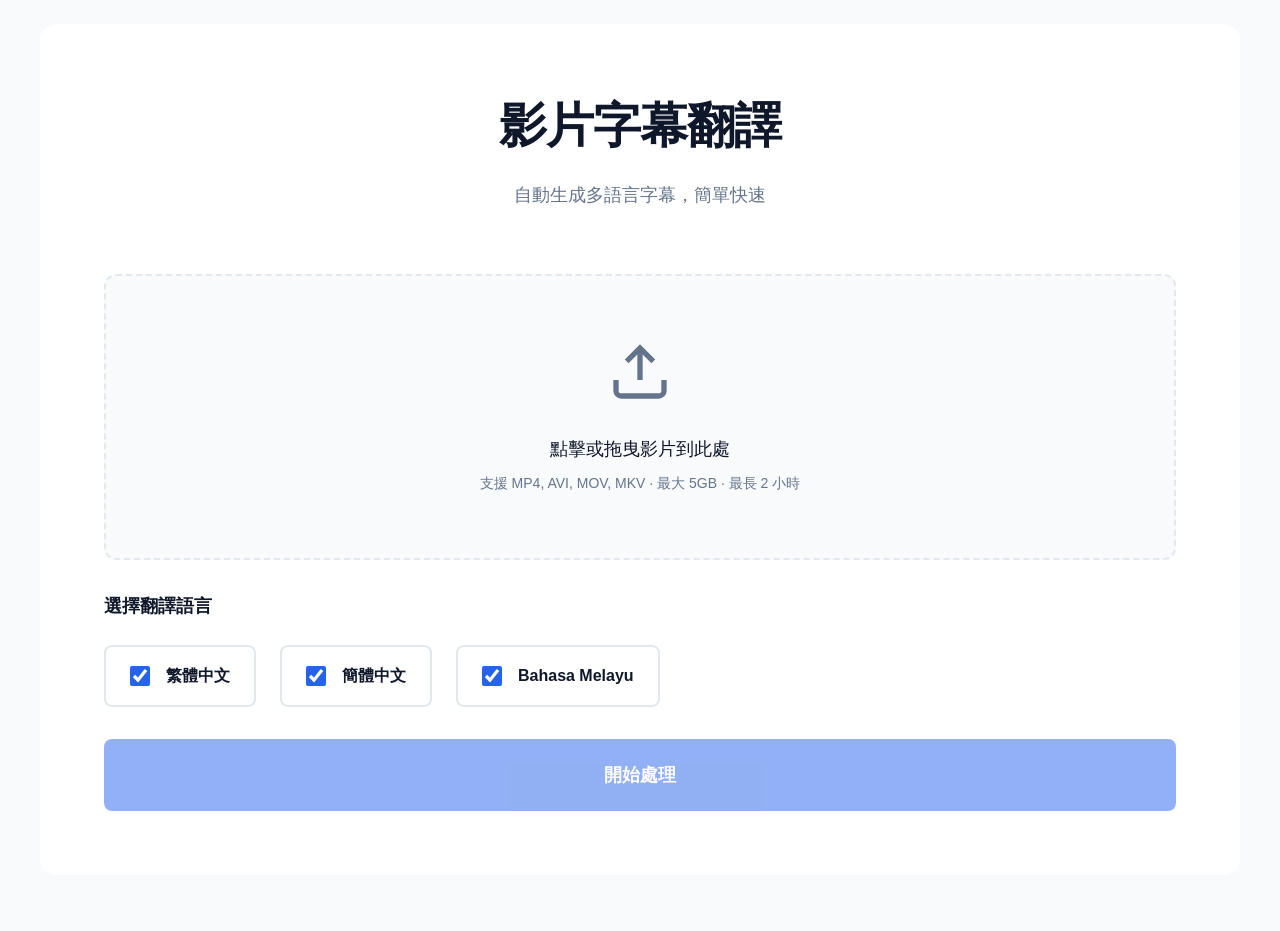
==== static/index.html @ 3088fc25 "feat: 添加編輯器參考語言顯示功能 - 可選顯示另一種語言作為編輯參考（只讀）" ====
<!DOCTYPE html>
<html lang="zh-TW">
<head>
    <meta charset="UTF-8">
    <meta name="viewport" content="width=device-width, initial-scale=1.0">
    <title>影片字幕翻譯系統</title>
    <link rel="stylesheet" href="/static/css/style.css">
</head>
<style>
    .editor-header {
        display: flex;
    }

    .editor-header .btn span {
        white-space: nowrap
    }
</style>
<body>
    <div class="container">
        <!-- 上傳區 -->
        <section id="upload-section" class="section">
            <header class="hero">
                <h1>影片字幕翻譯</h1>
                <p class="subtitle">自動生成多語言字幕，簡單快速</p>
            </header>

            <div class="upload-area" id="upload-area">
                <input type="file" id="file-input" accept=".mp4,.avi,.mov,.mkv" hidden>
                <div class="upload-content">
                    <svg class="upload-icon" viewBox="0 0 24 24" fill="none" stroke="currentColor" stroke-width="2">
                        <path d="M21 15v4a2 2 0 0 1-2 2H5a2 2 0 0 1-2-2v-4"></path>
                        <polyline points="17 8 12 3 7 8"></polyline>
                        <line x1="12" y1="3" x2="12" y2="15"></line>
                    </svg>
                    <p class="upload-text">點擊或拖曳影片到此處</p>
                    <p class="upload-hint">支援 MP4, AVI, MOV, MKV · 最大 5GB · 最長 2 小時</p>
                </div>
            </div>
            
            <div class="language-selection">
                <h3>選擇翻譯語言</h3>
                <div class="language-checkboxes">
                    <label class="checkbox-label">
                        <input type="checkbox" name="target-language" value="zh-TW" checked>
                        <span>繁體中文</span>
                    </label>
                    <label class="checkbox-label">
                        <input type="checkbox" name="target-language" value="zh-CN" checked>
                        <span>簡體中文</span>
                    </label>
                    <label class="checkbox-label">
                        <input type="checkbox" name="target-language" value="ms" checked>
                        <span>Bahasa Melayu</span>
                    </label>
                </div>
            </div>
            
            <button id="upload-btn" class="btn btn-primary" disabled>開始處理</button>
        </section>

        <!-- 進度區 -->
        <section id="progress-section" class="section" style="display: none;">
            <div class="progress-container">
                <h2>處理中</h2>
                <div class="progress-bar">
                    <div id="progress-fill" class="progress-fill"></div>
                </div>
                <p id="progress-text" class="progress-text">0%</p>
                <p id="stage-text" class="stage-text">準備中...</p>
            </div>
        </section>

        <!-- 結果區 -->
        <section id="result-section" class="section" style="display: none;">
            <h2>完成</h2>
            
            <!-- 影片播放器 -->
            <div class="video-container" id="video-container">
                <video id="video-player" controls>
                    <track id="video-track-primary" kind="subtitles" srclang="en" label="English">
                    <track id="video-track-secondary" kind="subtitles" srclang="" label="">
                    您的瀏覽器不支援影片播放。
                </video>
                <!-- 自定義字幕疊加層 -->
                <div id="custom-subtitle-overlay" class="custom-subtitle-overlay">
                    <div id="primary-subtitle-text" class="primary-subtitle-text"></div>
                    <div id="secondary-subtitle-text" class="secondary-subtitle-text"></div>
                </div>
                <!-- 畫中畫觸發提示 -->
                <div id="pip-hint" class="pip-hint">
                    ↓ 繼續向下滾動啟用畫中畫模式
                </div>
            </div>
            
            <!-- 字幕顯示設置 -->
            <div class="subtitle-settings">
                <h3>字幕顯示設置</h3>
                <div class="subtitle-mode-toggle">
                    <label class="radio-label">
                        <input type="radio" name="subtitle-mode" value="single" checked>
                        <span>單語言</span>
                    </label>
                    <label class="radio-label">
                        <input type="radio" name="subtitle-mode" value="dual">
                        <span>雙語</span>
                    </label>
                </div>
                <div id="single-language-controls" class="language-controls">
                    <select id="primary-subtitle-select" class="subtitle-select">
                        <option value="">無字幕</option>
                    </select>
                </div>
                <div id="dual-language-controls" class="language-controls" style="display: none;">
                    <div class="dual-select-group">
                        <div class="select-wrapper">
                            <label>主語言</label>
                            <select id="primary-subtitle-select-dual" class="subtitle-select">
                                <option value="">選擇語言</option>
                            </select>
                        </div>
                        <div class="select-wrapper">
                            <label>副語言</label>
                            <select id="secondary-subtitle-select" class="subtitle-select">
                                <option value="">選擇語言</option>
                            </select>
                        </div>
                    </div>
                </div>
            </div>
            
            <!-- 下載區 -->
            <div class="download-section">
                <h3>下載字幕</h3>
                
                <!-- 單語言下載 -->
                <div class="download-subsection">
                    <h4 class="subsection-title">單語言下載</h4>
                    <div id="download-cards" class="download-cards"></div>
                </div>
                
                <!-- 分隔線 -->
                <div class="section-divider"></div>
                
                <!-- 合併字幕下載 -->
                <div class="download-subsection">
                    <h4 class="subsection-title">合併字幕下載</h4>
                    <p class="subsection-hint">選擇 2-3 種語言合併為單一字幕檔案（垂直排列）</p>
                    <p class="subsection-note">💡 合併字幕適用於 VLC、PotPlayer 等播放器，適合語言學習和離線觀看。不支持網頁原生播放。</p>
                    
                    <div class="merge-language-cards" id="merge-language-cards"></div>
                    
                    <div id="merge-selection-hint" class="merge-hint">請選擇 2-3 種語言</div>
                    
                    <div class="merge-controls">
                        <div class="merge-format-group">
                            <label class="control-label">格式</label>
                            <select id="merge-format-select" class="format-select">
                                <option value="vtt">VTT 格式</option>
                                <option value="srt" selected>SRT 格式</option>
                            </select>
                        </div>
                        <button id="generate-merged-btn" class="btn btn-secondary" disabled>
                            生成合併字幕
                        </button>
                    </div>
                </div>
                
                <!-- 分隔線 -->
                <div class="section-divider"></div>
                
                <!-- 批量下載 -->
                <div class="download-subsection">
                    <h4 class="subsection-title">批量下載</h4>
                    <div class="batch-download">
                        <button id="batch-download-btn" class="btn btn-secondary">
                            下載所有字幕（ZIP）
                        </button>
                        <label class="checkbox-label">
                            <input type="checkbox" id="include-video-checkbox">
                            <span>包含影片</span>
                        </label>
                    </div>
                </div>
            </div>
            
            <!-- 編輯器 -->
            <div class="editor-section">
                <div class="editor-header">
                    <h3>編輯字幕</h3>
                    <div class="editor-controls">
                        <button id="track-playback-btn" class="btn btn-secondary btn-small track-btn" title="開啟後，編輯器會自動滾動到當前播放的字幕">
                            <span class="track-icon">👁️</span>
                            <span class="smalltext">追蹤播放</span>
                        </button>
                        <label class="checkbox-label" style="margin: 0 0.5rem;">
                            <input type="checkbox" id="show-reference-toggle">
                            <span>顯示參考語言</span>
                        </label>
                        <select id="reference-language-select" class="language-select" style="display: none;"></select>
                        <select id="edit-language-select" class="language-select"></select>
                        <button id="save-subtitles-btn" class="btn btn-primary btn-small">儲存</button>
                        <button id="reset-subtitles-btn" class="btn btn-secondary btn-small">重置</button>
                    </div>
                </div>
                <div id="subtitle-editor-area" class="subtitle-editor-area"></div>
            </div>
        </section>

        <!-- 通知訊息 -->
        <div id="notification" class="notification" style="display: none;"></div>
        
        <!-- 畫中畫容器 -->
        <div id="pip-container" class="pip-container">
            <button id="pip-close-btn" class="pip-close-btn" title="關閉畫中畫">
                <svg viewBox="0 0 24 24" fill="none" stroke="currentColor" stroke-width="2">
                    <line x1="18" y1="6" x2="6" y2="18"></line>
                    <line x1="6" y1="6" x2="18" y2="18"></line>
                </svg>
            </button>
            <video id="pip-video" controls></video>
        </div>
    </div>

    <script src="/static/js/app.js"></script>
</body>
</html>
---- static/css/style.css ----
/* 極簡主義設計 - 影片字幕翻譯系統 */

/* ===== 基礎設定 ===== */
* {
    margin: 0;
    padding: 0;
    box-sizing: border-box;
}

:root {
    /* 配色方案：黑白灰 + 藍色強調 */
    --color-primary: #2563eb;
    --color-primary-hover: #1d4ed8;
    --color-secondary: #64748b;
    --color-text: #0f172a;
    --color-text-light: #64748b;
    --color-border: #e2e8f0;
    --color-bg: #ffffff;
    --color-bg-light: #f8fafc;
    --color-success: #10b981;
    --color-error: #ef4444;
    
    /* 間距 */
    --spacing-xs: 8px;
    --spacing-sm: 16px;
    --spacing-md: 24px;
    --spacing-lg: 32px;
    --spacing-xl: 48px;
    --spacing-2xl: 64px;
    
    /* 字體 */
    --font-size-sm: 14px;
    --font-size-base: 16px;
    --font-size-lg: 18px;
    --font-size-xl: 24px;
    --font-size-2xl: 32px;
    --font-size-3xl: 48px;
}

body {
    font-family: -apple-system, BlinkMacSystemFont, 'Segoe UI', 'Microsoft JhengHei', 'PingFang TC', sans-serif;
    background: var(--color-bg-light);
    color: var(--color-text);
    line-height: 1.6;
    font-size: var(--font-size-base);
    min-height: 100vh;
    padding: var(--spacing-md);
}

.container {
    max-width: 1200px;
    margin: 0 auto;
}

.section {
    background: var(--color-bg);
    border-radius: 16px;
    padding: var(--spacing-2xl);
    margin-bottom: var(--spacing-lg);
}

/* ===== 標題區 ===== */
.hero {
    text-align: center;
    margin-bottom: var(--spacing-2xl);
}

h1 {
    font-size: var(--font-size-3xl);
    font-weight: 700;
    color: var(--color-text);
    margin-bottom: var(--spacing-sm);
    letter-spacing: -0.02em;
}

h2 {
    font-size: var(--font-size-2xl);
    font-weight: 600;
    color: var(--color-text);
    margin-bottom: var(--spacing-lg);
}

h3 {
    font-size: var(--font-size-xl);
    font-weight: 600;
    color: var(--color-text);
    margin-bottom: var(--spacing-md);
}

.subtitle {
    font-size: var(--font-size-lg);
    color: var(--color-text-light);
    font-weight: 400;
}

/* ===== 上傳區 ===== */
.upload-area {
    border: 2px dashed var(--color-border);
    border-radius: 12px;
    padding: var(--spacing-2xl);
    text-align: center;
    cursor: pointer;
    transition: all 0.3s ease;
    background: var(--color-bg-light);
    margin-bottom: var(--spacing-lg);
}

.upload-area:hover {
    border-color: var(--color-primary);
    background: var(--color-bg);
}

.upload-area.dragover {
    border-color: var(--color-primary);
    background: #eff6ff;
    transform: scale(1.01);
}

.upload-content {
    pointer-events: none;
}

.upload-icon {
    width: 64px;
    height: 64px;
    color: var(--color-text-light);
    margin-bottom: var(--spacing-md);
}

.upload-text {
    font-size: var(--font-size-lg);
    color: var(--color-text);
    margin-bottom: var(--spacing-xs);
    font-weight: 500;
}

.upload-hint {
    color: var(--color-text-light);
    font-size: var(--font-size-sm);
}

/* ===== 語言選擇 ===== */
.language-selection {
    margin-bottom: var(--spacing-lg);
}

.language-selection h3 {
    font-size: var(--font-size-lg);
    margin-bottom: var(--spacing-md);
}

.language-checkboxes {
    display: flex;
    gap: var(--spacing-md);
    flex-wrap: wrap;
}

.checkbox-label {
    display: flex;
    align-items: center;
    cursor: pointer;
    font-size: var(--font-size-base);
    color: var(--color-text);
    padding: var(--spacing-sm) var(--spacing-md);
    border: 2px solid var(--color-border);
    border-radius: 8px;
    transition: all 0.2s ease;
    background: var(--color-bg);
}

.checkbox-label:hover {
    border-color: var(--color-primary);
}

.checkbox-label input[type="checkbox"] {
    width: 20px;
    height: 20px;
    margin-right: var(--spacing-sm);
    cursor: pointer;
    accent-color: var(--color-primary);
}

.checkbox-label input[type="checkbox"]:checked + span {
    font-weight: 600;
}

/* ===== 按鈕 ===== */
.btn {
    padding: var(--spacing-md) var(--spacing-xl);
    font-size: var(--font-size-lg);
    font-weight: 600;
    border: none;
    border-radius: 8px;
    cursor: pointer;
    transition: all 0.2s ease;
    display: inline-block;
    text-align: center;
    width: 100%;
}

.btn-primary {
    background: var(--color-primary);
    color: white;
}

.btn-primary:hover:not(:disabled) {
    background: var(--color-primary-hover);
}

.btn-secondary {
    background: var(--color-bg);
    color: var(--color-text);
    border: 2px solid var(--color-border);
}

.btn-secondary:hover:not(:disabled) {
    border-color: var(--color-text);
}

.btn:disabled {
    opacity: 0.5;
    cursor: not-allowed;
}

.btn:active:not(:disabled) {
    transform: scale(0.95);
}

.btn-small {
    padding: var(--spacing-xs) var(--spacing-md);
    font-size: var(--font-size-base);
}

.btn-icon {
    background: none;
    border: none;
    cursor: pointer;
    padding: var(--spacing-xs);
    color: var(--color-text-light);
    transition: color 0.2s ease;
}

.btn-icon:hover {
    color: var(--color-text);
}

.btn-icon svg {
    width: 24px;
    height: 24px;
}

/* ===== 進度條 ===== */
.progress-container {
    text-align: center;
    max-width: 600px;
    margin: 0 auto;
}

.progress-bar {
    width: 100%;
    height: 8px;
    background: var(--color-bg-light);
    border-radius: 4px;
    overflow: hidden;
    margin: var(--spacing-lg) 0;
}

.progress-fill {
    height: 100%;
    background: var(--color-primary);
    transition: width 0.5s ease;
    width: 0%;
}

.progress-text {
    font-size: var(--font-size-2xl);
    color: var(--color-text);
    font-weight: 600;
    margin-bottom: var(--spacing-xs);
}

.stage-text {
    color: var(--color-text-light);
    font-size: var(--font-size-base);
}

/* ===== 影片播放器 ===== */
.video-container {
    margin-bottom: var(--spacing-lg);
    background: #000;
    border-radius: 12px;
    overflow: hidden;
    position: relative;
}

#video-player {
    width: 100%;
    display: block;
    max-height: 600px;
}

/* 隱藏原生字幕軌道 */
#video-player::cue {
    display: none;
}

/* ===== 自定義字幕疊加層 ===== */
.custom-subtitle-overlay {
    position: absolute;
    bottom: 40px;
    left: 50%;
    transform: translateX(-50%);
    text-align: center;
    pointer-events: none;
    z-index: 10;
    max-width: 90%;
}

.primary-subtitle-text,
.secondary-subtitle-text {
    padding: 8px 16px;
    background: rgba(0, 0, 0, 0.8);
    border-radius: 4px;
    margin: 4px 0;
    opacity: 0;
    transition: opacity 0.2s ease;
    display: inline-block;
}

.primary-subtitle-text {
    font-size: 18px;
    color: #ffffff;
    font-weight: 500;
    line-height: 1.4;
}

.secondary-subtitle-text {
    font-size: 14px;
    color: #e2e8f0;
    opacity: 0.7;
    line-height: 1.4;
}

.primary-subtitle-text.show,
.secondary-subtitle-text.show {
    opacity: 1;
}

/* 單語言模式 - 只顯示主字幕 */
.subtitle-mode-single .secondary-subtitle-text {
    display: none;
}

/* ===== 畫中畫觸發提示 ===== */
.pip-hint {
    position: absolute;
    bottom: 0;
    left: 0;
    right: 0;
    background: var(--color-primary);
    color: white;
    text-align: center;
    padding: var(--spacing-sm);
    font-size: var(--font-size-sm);
    font-weight: 500;
    opacity: 0;
    transform: translateY(100%);
    transition: all 0.3s ease;
    pointer-events: none;
    z-index: 11;
}

.pip-hint.show {
    opacity: 1;
    transform: translateY(0);
}

/* ===== 字幕顯示設置 ===== */
.subtitle-settings {
    margin-bottom: var(--spacing-xl);
    padding: var(--spacing-lg);
    background: var(--color-bg-light);
    border-radius: 12px;
}

.subtitle-settings h3 {
    margin-bottom: var(--spacing-md);
}

.subtitle-mode-toggle {
    display: flex;
    gap: var(--spacing-md);
    margin-bottom: var(--spacing-md);
}

.radio-label {
    display: flex;
    align-items: center;
    cursor: pointer;
    font-size: var(--font-size-base);
    color: var(--color-text);
    padding: var(--spacing-sm) var(--spacing-md);
    border: 2px solid var(--color-border);
    border-radius: 8px;
    transition: all 0.2s ease;
    background: var(--color-bg);
}

.radio-label:hover {
    border-color: var(--color-primary);
}

.radio-label input[type="radio"] {
    width: 20px;
    height: 20px;
    margin-right: var(--spacing-sm);
    cursor: pointer;
    accent-color: var(--color-primary);
}

.radio-label input[type="radio"]:checked + span {
    font-weight: 600;
}

.language-controls {
    margin-top: var(--spacing-md);
}

.dual-select-group {
    display: grid;
    grid-template-columns: 1fr 1fr;
    gap: var(--spacing-md);
}

.select-wrapper label {
    display: block;
    font-size: var(--font-size-sm);
    color: var(--color-text-light);
    margin-bottom: var(--spacing-xs);
    font-weight: 500;
}

.video-controls {
    display: flex;
    align-items: center;
    gap: var(--spacing-md);
    padding: var(--spacing-md);
    background: var(--color-bg);
    border-top: 1px solid var(--color-border);
}

.subtitle-select {
    flex: 1;
    padding: var(--spacing-sm);
    font-size: var(--font-size-base);
    border: 2px solid var(--color-border);
    border-radius: 8px;
    background: var(--color-bg);
    color: var(--color-text);
    cursor: pointer;
}

/* ===== 下載區 ===== */
.download-section {
    margin-bottom: var(--spacing-xl);
}

.download-subsection {
    margin-bottom: var(--spacing-xl);
}

.subsection-title {
    font-size: var(--font-size-lg);
    font-weight: 600;
    color: var(--color-text);
    margin-bottom: var(--spacing-sm);
}

.subsection-hint {
    color: var(--color-text-light);
    font-size: var(--font-size-sm);
    margin-bottom: var(--spacing-md);
}

.section-divider {
    height: 1px;
    background: var(--color-border);
    margin: var(--spacing-xl) 0;
}

.download-cards {
    display: grid;
    grid-template-columns: repeat(auto-fit, minmax(280px, 1fr));
    gap: var(--spacing-md);
    margin-bottom: 0;
}

.download-card {
    border: 2px solid var(--color-border);
    border-radius: 12px;
    padding: var(--spacing-lg);
    background: var(--color-bg);
    transition: all 0.2s ease;
}

.download-card:hover {
    border-color: var(--color-primary);
}

.download-card-title {
    font-size: var(--font-size-lg);
    font-weight: 600;
    color: var(--color-text);
    margin-bottom: var(--spacing-md);
}

.download-card-controls {
    display: flex;
    gap: var(--spacing-sm);
    align-items: center;
    margin-bottom: var(--spacing-md);
}

.format-select {
    flex: 1;
    padding: var(--spacing-sm);
    font-size: var(--font-size-base);
    border: 2px solid var(--color-border);
    border-radius: 8px;
    background: var(--color-bg);
    cursor: pointer;
}

.download-card .btn {
    width: 100%;
    padding: var(--spacing-xs) var(--spacing-md);
    font-size: var(--font-size-sm);
    background: var(--color-bg);
    color: var(--color-text);
    border: 2px solid var(--color-border);
}

.download-card .btn:hover:not(:disabled) {
    border-color: var(--color-text);
    background: var(--color-bg);
}

/* ===== 合併字幕區 ===== */
.merge-language-cards {
    display: grid;
    grid-template-columns: repeat(auto-fit, minmax(140px, 1fr));
    gap: var(--spacing-sm);
    margin-bottom: var(--spacing-md);
}

.language-card {
    position: relative;
    cursor: pointer;
    user-select: none;
}

.language-card input[type="checkbox"] {
    position: absolute;
    opacity: 0;
    cursor: pointer;
}

.language-card .card-content {
    display: flex;
    align-items: center;
    justify-content: center;
    padding: var(--spacing-md);
    border: 2px solid var(--color-border);
    border-radius: 8px;
    background: var(--color-bg);
    transition: all 0.2s ease;
    min-height: 60px;
}

.language-card:hover .card-content {
    border-color: var(--color-primary);
}

.language-card input[type="checkbox"]:checked + .card-content {
    border-color: var(--color-primary);
    background: #eff6ff;
}

.language-card .card-title {
    font-size: var(--font-size-base);
    font-weight: 500;
    color: var(--color-text);
    text-align: center;
}

.language-card input[type="checkbox"]:checked + .card-content .card-title {
    color: var(--color-primary);
    font-weight: 600;
}

.merge-hint {
    font-size: var(--font-size-sm);
    padding: var(--spacing-sm) var(--spacing-md);
    border-radius: 8px;
    margin-bottom: var(--spacing-md);
    text-align: center;
    background: var(--color-bg-light);
    color: var(--color-text-light);
}

.merge-hint.success {
    background: #f0fdf4;
    color: var(--color-success);
    font-weight: 500;
}

.merge-hint.error {
    background: #fef2f2;
    color: var(--color-error);
    font-weight: 500;
}

.merge-controls {
    display: flex;
    gap: var(--spacing-md);
    align-items: flex-end;
}

.merge-format-group {
    flex: 0 0 200px;
}

.control-label {
    display: block;
    font-size: var(--font-size-sm);
    color: var(--color-text-light);
    margin-bottom: var(--spacing-xs);
    font-weight: 500;
}

.merge-controls .btn {
    flex: 1;
}

.batch-download {
    display: flex;
    align-items: center;
    gap: var(--spacing-md);
}

.batch-download .btn {
    flex: 1;
}

/* ===== 編輯器 ===== */
.editor-section {
    border: 2px solid var(--color-border);
    border-radius: 12px;
    overflow: hidden;
}

.editor-header {
    display: flex;
    justify-content: space-between;
    align-items: center;
    padding: var(--spacing-lg);
    background: var(--color-bg-light);
    border-bottom: 2px solid var(--color-border);
}

.editor-header h3 {
    margin: 0;
}

.editor-controls {
    display: flex;
    gap: var(--spacing-sm);
    align-items: center;
}

/* ===== 追蹤播放按鈕 ===== */
.track-btn {
    display: flex;
    align-items: center;
    gap: var(--spacing-xs);
    transition: all 0.2s ease;
}

.track-btn .track-icon {
    font-size: 16px;
    opacity: 0.6;
    transition: opacity 0.2s ease;
}

.track-btn.active {
    background: var(--color-primary);
    color: white;
    border-color: var(--color-primary);
}

.track-btn.active .track-icon {
    opacity: 1;
}

.language-select {
    padding: var(--spacing-sm) var(--spacing-md);
    font-size: var(--font-size-base);
    border: 2px solid var(--color-border);
    border-radius: 8px;
    background: var(--color-bg);
    cursor: pointer;
}

.subtitle-editor-area {
    max-height: 500px;
    overflow-y: auto;
    padding: var(--spacing-lg);
}

.subtitle-edit-item {
    margin-bottom: var(--spacing-md);
    padding: var(--spacing-md);
    background: var(--color-bg-light);
    border-radius: 8px;
    border-left: 4px solid var(--color-border);
    transition: all 0.2s ease;
}

.subtitle-edit-item:hover {
    background: var(--color-bg);
}

.subtitle-edit-item.active {
    border-left-color: var(--color-primary);
    background: #eff6ff;
    position: relative;
}

.subtitle-edit-item.active::before {
    content: '▶';
    position: absolute;
    left: -20px;
    top: 50%;
    transform: translateY(-50%);
    color: var(--color-primary);
    font-size: 12px;
}

.subtitle-edit-item.editing {
    border-left-color: var(--color-success);
}

.subtitle-time-edit {
    color: var(--color-text-light);
    font-weight: 500;
    margin-bottom: var(--spacing-sm);
    font-size: var(--font-size-sm);
    cursor: pointer;
    display: inline-block;
}

.subtitle-time-edit:hover {
    color: var(--color-primary);
}

.subtitle-text-edit {
    color: var(--color-text);
    line-height: 1.8;
    padding: var(--spacing-sm);
    border: 2px solid transparent;
    border-radius: 8px;
    cursor: text;
    min-height: 40px;
    transition: all 0.2s ease;
}

.subtitle-text-edit:hover {
    background: var(--color-bg);
    border-color: var(--color-border);
}

.subtitle-text-edit:focus {
    outline: none;
    background: var(--color-bg);
    border-color: var(--color-primary);
}

.subtitle-text-edit[contenteditable="true"] {
    background: var(--color-bg);
    border-color: var(--color-success);
}

/* ===== 通知訊息 ===== */
.notification {
    position: fixed;
    top: var(--spacing-lg);
    right: var(--spacing-lg);
    padding: var(--spacing-md) var(--spacing-lg);
    background: var(--color-bg);
    border: 2px solid var(--color-border);
    border-radius: 12px;
    box-shadow: 0 10px 40px rgba(0, 0, 0, 0.1);
    z-index: 1000;
    max-width: 400px;
    font-size: var(--font-size-base);
}

.notification.success {
    border-color: var(--color-success);
    color: var(--color-success);
}

.notification.error {
    border-color: var(--color-error);
    color: var(--color-error);
}

/* ===== 響應式設計 ===== */
@media (max-width: 768px) {
    :root {
        --font-size-3xl: 32px;
        --font-size-2xl: 24px;
        --spacing-2xl: 32px;
    }
    
    .section {
        padding: var(--spacing-lg);
    }
    
    .language-checkboxes {
        flex-direction: column;
    }
    
    .editor-header {
        flex-direction: column;
        gap: var(--spacing-md);
        align-items: flex-start;
    }
    
    .editor-controls {
        width: 100%;
        flex-direction: column;
    }
    
    .editor-controls select,
    .editor-controls button {
        width: 100%;
    }
    
    .batch-download {
        flex-direction: column;
        align-items: flex-start;
    }
    
    .download-cards {
        grid-template-columns: 1fr;
    }
    
    .notification {
        left: var(--spacing-md);
        right: var(--spacing-md);
        max-width: none;
    }
    
    .pip-container {
        width: 250px !important;
        height: 141px !important;
    }
}

/* ===== 畫中畫 (Picture-in-Picture) ===== */
.pip-container {
    position: fixed;
    bottom: var(--spacing-lg);
    right: var(--spacing-lg);
    width: 300px;
    height: 170px;
    background: #000;
    border-radius: 12px;
    overflow: hidden;
    box-shadow: 0 10px 40px rgba(0, 0, 0, 0.3);
    z-index: 999;
    display: none;
    transition: all 0.3s ease;
}

.pip-container.active {
    display: block;
}

.pip-container video {
    width: 100%;
    height: 100%;
    object-fit: contain;
}

.pip-close-btn {
    position: absolute;
    top: var(--spacing-xs);
    right: var(--spacing-xs);
    background: rgba(0, 0, 0, 0.7);
    border: none;
    border-radius: 50%;
    width: 32px;
    height: 32px;
    display: flex;
    align-items: center;
    justify-content: center;
    cursor: pointer;
    color: white;
    transition: background 0.2s ease;
    z-index: 1000;
}

.pip-close-btn:hover {
    background: rgba(0, 0, 0, 0.9);
}

.pip-close-btn svg {
    width: 16px;
    height: 16px;
}

/* ===== 滾動條樣式 ===== */
::-webkit-scrollbar {
    width: 8px;
    height: 8px;
}

::-webkit-scrollbar-track {
    background: var(--color-bg-light);
}

::-webkit-scrollbar-thumb {
    background: var(--color-border);
    border-radius: 4px;
}

::-webkit-scrollbar-thumb:hover {
    background: var(--color-text-light);
}

/* ===== 全屏模式字幕修復 ===== */
.video-container:fullscreen {
    background: #000;
    width: 100vw;
    height: 100vh;
    display: flex;
    align-items: center;
    justify-content: center;
}

.video-container:-webkit-full-screen {
    background: #000;
    width: 100vw;
    height: 100vh;
    display: flex;
    align-items: center;
    justify-content: center;
}

.video-container:-moz-full-screen {
    background: #000;
    width: 100vw;
    height: 100vh;
    display: flex;
    align-items: center;
    justify-content: center;
}

.video-container:-ms-fullscreen {
    background: #000;
    width: 100vw;
    height: 100vh;
    display: flex;
    align-items: center;
    justify-content: center;
}

/* 全屏模式下的影片 */
.video-container:fullscreen video,
.video-container:-webkit-full-screen video,
.video-container:-moz-full-screen video,
.video-container:-ms-fullscreen video {
    width: 100%;
    height: 100%;
    max-width: 100%;
    max-height: 100%;
    object-fit: contain;
}

/* 全屏模式下的字幕疊加層保持可見 */
.video-container:fullscreen .custom-subtitle-overlay,
.video-container:-webkit-full-screen .custom-subtitle-overlay,
.video-container:-moz-full-screen .custom-subtitle-overlay,
.video-container:-ms-fullscreen .custom-subtitle-overlay {
    position: absolute;
    bottom: 100px;
    left: 0;
    right: 0;
    z-index: 2147483647;
    pointer-events: none;
}

/* 全屏模式下字幕文字樣式增強 */
.video-container:fullscreen .primary-subtitle-text,
.video-container:-webkit-full-screen .primary-subtitle-text,
.video-container:-moz-full-screen .primary-subtitle-text,
.video-container:-ms-fullscreen .primary-subtitle-text {
    font-size: 2.5rem;
    text-shadow: 2px 2px 8px rgba(0, 0, 0, 0.9);
}

.video-container:fullscreen .secondary-subtitle-text,
.video-container:-webkit-full-screen .secondary-subtitle-text,
.video-container:-moz-full-screen .secondary-subtitle-text,
.video-container:-ms-fullscreen .secondary-subtitle-text {
    font-size: 1.8rem;
    text-shadow: 2px 2px 8px rgba(0, 0, 0, 0.9);
}

/* 全屏模式下隱藏畫中畫提示 */
.video-container:fullscreen .pip-hint,
.video-container:-webkit-full-screen .pip-hint,
.video-container:-moz-full-screen .pip-hint,
.video-container:-ms-fullscreen .pip-hint {
    display: none;
}

/* ===== 參考語言顯示 ===== */
.subtitle-reference {
    background: #f5f5f5;
    padding: 0.5rem 0.75rem;
    border-radius: 6px 6px 0 0;
    border-bottom: 1px solid #e0e0e0;
    font-size: 0.85rem;
    color: #666;
    line-height: 1.4;
    user-select: none;
    cursor: default;
}

.subtitle-reference-label {
    font-size: 0.75rem;
    color: #999;
    font-weight: 500;
    margin-bottom: 0.25rem;
    text-transform: uppercase;
    letter-spacing: 0.5px;
}

.subtitle-edit-item.with-reference .subtitle-text-edit {
    border-radius: 0 0 6px 6px;
}

/* 合併下載說明 */
.subsection-note {
    font-size: 0.85rem;
    color: #666;
    line-height: 1.5;
    margin: 0.5rem 0 1rem 0;
    padding: 0.75rem 1rem;
    background: #f8f9fa;
    border-radius: 6px;
    border-left: 3px solid var(--color-primary);
}
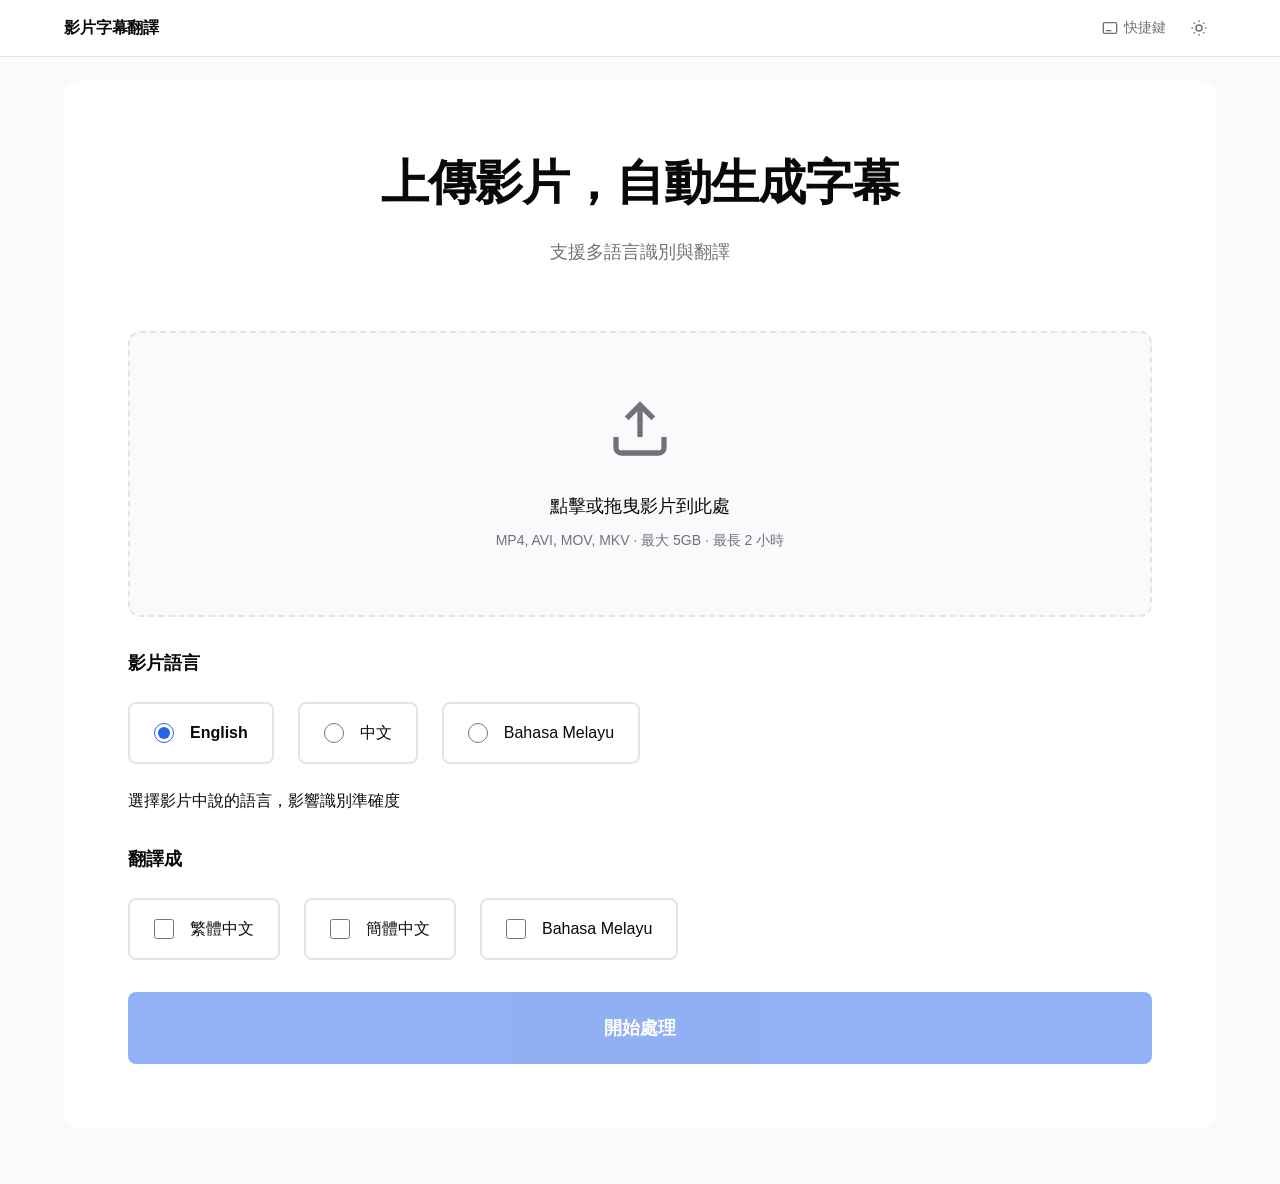
==== commit 3fca20fb: "feat: v2.5.0 - Custom HuggingFace models, GPU auto-detection, bulk translation, ASS format - Support" ====
--- a/static/index.html
+++ b/static/index.html
@@ -4,7 +4,16 @@
     <meta charset="UTF-8">
     <meta name="viewport" content="width=device-width, initial-scale=1.0">
     <title>影片字幕翻譯系統</title>
-    <link rel="stylesheet" href="/static/css/style.css">
+    <link rel="stylesheet" href="/static/css/style.css?v=2026041602">
+    <script>
+        // Prevent FOUC: apply dark mode before paint
+        (function() {
+            var t = localStorage.getItem('theme');
+            if (t === 'dark' || (!t && window.matchMedia('(prefers-color-scheme: dark)').matches)) {
+                document.documentElement.classList.add('dark');
+            }
+        })();
+    </script>
 </head>
 <style>
     .editor-header {
@@ -14,15 +23,106 @@
     .editor-header .btn span {
         white-space: nowrap
     }
+
+    /* 模型狀態橫幅 */
+    .model-status-banner {
+        margin-bottom: 16px;
+        padding: 12px 16px;
+        border-radius: 8px;
+        font-size: 14px;
+        line-height: 1.5;
+        animation: fadeIn 0.3s ease;
+    }
+    .model-status-banner.status-downloading {
+        background: #fff3e0;
+        border-left: 4px solid #ff9800;
+        color: #e65100;
+    }
+    .model-status-banner.status-loading {
+        background: #e3f2fd;
+        border-left: 4px solid #2196f3;
+        color: #0d47a1;
+    }
+    .model-status-banner.status-ready {
+        background: #e8f5e9;
+        border-left: 4px solid #4caf50;
+        color: #1b5e20;
+    }
+    .model-status-banner.status-error {
+        background: #ffebee;
+        border-left: 4px solid #f44336;
+        color: #b71c1c;
+    }
+    .model-status-content {
+        display: flex;
+        align-items: center;
+        gap: 8px;
+    }
+    .model-status-icon {
+        font-size: 16px;
+        flex-shrink: 0;
+    }
+    @keyframes fadeIn {
+        from { opacity: 0; transform: translateY(-8px); }
+        to { opacity: 1; transform: translateY(0); }
+    }
+    @keyframes pulse {
+        0%, 100% { opacity: 1; }
+        50% { opacity: 0.5; }
+    }
+    .model-status-banner.status-downloading .model-status-icon,
+    .model-status-banner.status-loading .model-status-icon {
+        animation: pulse 1.5s ease-in-out infinite;
+    }
 </style>
 <body>
+    <!-- Navbar -->
+    <nav class="navbar">
+        <div class="navbar-inner">
+            <a class="navbar-brand" href="/">影片字幕翻譯</a>
+            <div class="navbar-actions">
+                <div class="dropdown" id="shortcuts-dropdown">
+                    <button class="navbar-btn" id="shortcuts-toggle" type="button">
+                        <svg width="16" height="16" viewBox="0 0 24 24" fill="none" stroke="currentColor" stroke-width="2"><rect x="2" y="4" width="20" height="16" rx="2"/><path d="M6 8h.01M10 8h.01M14 8h.01M18 8h.01M8 12h.01M12 12h.01M16 12h.01M6 16h8"/></svg>
+                        <span>快捷鍵</span>
+                    </button>
+                    <div class="dropdown-content">
+                        <div class="dropdown-label">鍵盤快捷鍵</div>
+                        <div class="shortcut-grid">
+                            <kbd>Space</kbd><span>播放 / 暫停</span>
+                            <kbd>←</kbd><span>後退 5 秒</span>
+                            <kbd>→</kbd><span>前進 5 秒</span>
+                            <kbd>↑ ↓</kbd><span>音量調整</span>
+                            <kbd>F</kbd><span>全螢幕</span>
+                            <kbd>T</kbd><span>追蹤播放</span>
+                            <kbd>S</kbd><span>顯示 / 隱藏字幕</span>
+                            <kbd>Enter</kbd><span>下一條字幕</span>
+                        </div>
+                    </div>
+                </div>
+                <button class="navbar-btn" id="theme-toggle" type="button" title="切換深色模式">
+                    <svg id="theme-icon-light" width="18" height="18" viewBox="0 0 24 24" fill="none" stroke="currentColor" stroke-width="2"><circle cx="12" cy="12" r="4"/><path d="M12 2v2M12 20v2M4.93 4.93l1.41 1.41M17.66 17.66l1.41 1.41M2 12h2M20 12h2M6.34 17.66l-1.41 1.41M19.07 4.93l-1.41 1.41"/></svg>
+                    <svg id="theme-icon-dark" width="18" height="18" viewBox="0 0 24 24" fill="none" stroke="currentColor" stroke-width="2" style="display:none"><path d="M12 3a6 6 0 0 0 9 9 9 9 0 1 1-9-9Z"/></svg>
+                </button>
+            </div>
+        </div>
+    </nav>
+
     <div class="container">
         <!-- 上傳區 -->
         <section id="upload-section" class="section">
             <header class="hero">
-                <h1>影片字幕翻譯</h1>
-                <p class="subtitle">自動生成多語言字幕，簡單快速</p>
+                <h1>上傳影片，自動生成字幕</h1>
+                <p class="subtitle">支援多語言識別與翻譯</p>
             </header>
+
+            <!-- 模型狀態提示（頁面載入時自動檢查） -->
+            <div id="model-status-banner" class="model-status-banner" style="display: none;">
+                <div class="model-status-content">
+                    <span id="model-status-icon" class="model-status-icon"></span>
+                    <span id="model-status-text"></span>
+                </div>
+            </div>
 
             <div class="upload-area" id="upload-area">
                 <input type="file" id="file-input" accept=".mp4,.avi,.mov,.mkv" hidden>
@@ -33,23 +133,46 @@
                         <line x1="12" y1="3" x2="12" y2="15"></line>
                     </svg>
                     <p class="upload-text">點擊或拖曳影片到此處</p>
-                    <p class="upload-hint">支援 MP4, AVI, MOV, MKV · 最大 5GB · 最長 2 小時</p>
+                    <p class="upload-hint">MP4, AVI, MOV, MKV · 最大 5GB · 最長 2 小時</p>
                 </div>
             </div>
             
             <div class="language-selection">
-                <h3>選擇翻譯語言</h3>
+                <h3>影片語言</h3>
+                <div class="language-radios">
+                    <label class="radio-label">
+                        <input type="radio" name="source-language" value="en" checked>
+                        <span>English</span>
+                    </label>
+                    <label class="radio-label">
+                        <input type="radio" name="source-language" value="zh">
+                        <span>中文</span>
+                    </label>
+                    <label class="radio-label">
+                        <input type="radio" name="source-language" value="ms">
+                        <span>Bahasa Melayu</span>
+                    </label>
+                    <p class="language-hint">選擇影片中說的語言，影響識別準確度</p>
+                </div>
+            </div>
+
+            <div class="language-selection">
+                <h3>翻譯成</h3>
                 <div class="language-checkboxes">
                     <label class="checkbox-label">
-                        <input type="checkbox" name="target-language" value="zh-TW" checked>
+                        <input type="checkbox" name="target-language" value="en">
+                        <span>English</span>
+                    </label>
+                    <label class="checkbox-label">
+                        <input type="checkbox" name="target-language" value="zh-TW">
                         <span>繁體中文</span>
                     </label>
                     <label class="checkbox-label">
-                        <input type="checkbox" name="target-language" value="zh-CN" checked>
+                        <input type="checkbox" name="target-language" value="zh-CN">
                         <span>簡體中文</span>
                     </label>
                     <label class="checkbox-label">
-                        <input type="checkbox" name="target-language" value="ms" checked>
+                        <input type="checkbox" name="target-language" value="ms">
                         <span>Bahasa Melayu</span>
                     </label>
                 </div>
@@ -61,26 +184,67 @@
         <!-- 進度區 -->
         <section id="progress-section" class="section" style="display: none;">
             <div class="progress-container">
-                <h2>處理中</h2>
+                
+                <!-- 檔案名稱 -->
+                <div class="progress-file-badge">
+                    <svg width="16" height="16" viewBox="0 0 24 24" fill="none" stroke="currentColor" stroke-width="2" stroke-linecap="round" stroke-linejoin="round">
+                        <polygon points="23 7 16 12 23 17 23 7"></polygon>
+                        <rect x="1" y="5" width="15" height="14" rx="2" ry="2"></rect>
+                    </svg>
+                    <span id="progress-filename"></span>
+                </div>
+
+                <!-- 百分比大數字 -->
+                <div class="progress-hero">
+                    <span id="progress-text" class="progress-percent">0%</span>
+                </div>
+
+                <!-- 進度條 -->
                 <div class="progress-bar">
                     <div id="progress-fill" class="progress-fill"></div>
                 </div>
-                <p id="progress-text" class="progress-text">0%</p>
-                <p id="stage-text" class="stage-text">準備中...</p>
+
+                <!-- 狀態描述 -->
+                <p id="stage-text" class="stage-text"></p>
+                <p id="estimate-text" class="estimate-text"></p>
+
+                <!-- 語言不符警告 -->
+                <div id="language-mismatch-warning" class="model-status-banner status-downloading" style="display: none;">
+                    <div class="model-status-content">
+                        <span class="model-status-icon">⚠️</span>
+                        <span id="mismatch-warning-text"></span>
+                    </div>
+                </div>
             </div>
         </section>
 
         <!-- 結果區 -->
         <section id="result-section" class="section" style="display: none;">
-            <h2>完成</h2>
+            
+            <!-- 語言檢測信息 -->
+            <div id="language-info" class="language-info" style="display: none;">
+            </div>
             
             <!-- 影片播放器 -->
             <div class="video-container" id="video-container">
-                <video id="video-player" controls>
+                <video id="video-player" controls preload="metadata">
                     <track id="video-track-primary" kind="subtitles" srclang="en" label="English">
                     <track id="video-track-secondary" kind="subtitles" srclang="" label="">
                     您的瀏覽器不支援影片播放。
                 </video>
+                <!-- 播放速度控制（右上角） -->
+                <div class="playback-speed-selector">
+                    <label for="speed-select">速度</label>
+                    <select id="speed-select" class="speed-select" autocomplete="off">
+                        <option value="0.5">0.5×</option>
+                        <option value="0.75">0.75×</option>
+                        <option value="1" selected>1×</option>
+                        <option value="1.25">1.25×</option>
+                        <option value="1.5">1.5×</option>
+                        <option value="2">2×</option>
+                        <option value="3">3×</option>
+                    </select>
+                </div>
                 <!-- 自定義字幕疊加層 -->
                 <div id="custom-subtitle-overlay" class="custom-subtitle-overlay">
                     <div id="primary-subtitle-text" class="primary-subtitle-text"></div>
@@ -88,121 +252,126 @@
                 </div>
                 <!-- 畫中畫觸發提示 -->
                 <div id="pip-hint" class="pip-hint">
-                    ↓ 繼續向下滾動啟用畫中畫模式
-                </div>
-            </div>
-            
-            <!-- 字幕顯示設置 -->
-            <div class="subtitle-settings">
-                <h3>字幕顯示設置</h3>
-                <div class="subtitle-mode-toggle">
-                    <label class="radio-label">
-                        <input type="radio" name="subtitle-mode" value="single" checked>
-                        <span>單語言</span>
-                    </label>
-                    <label class="radio-label">
-                        <input type="radio" name="subtitle-mode" value="dual">
-                        <span>雙語</span>
-                    </label>
-                </div>
-                <div id="single-language-controls" class="language-controls">
-                    <select id="primary-subtitle-select" class="subtitle-select">
-                        <option value="">無字幕</option>
-                    </select>
-                </div>
-                <div id="dual-language-controls" class="language-controls" style="display: none;">
-                    <div class="dual-select-group">
-                        <div class="select-wrapper">
-                            <label>主語言</label>
-                            <select id="primary-subtitle-select-dual" class="subtitle-select">
-                                <option value="">選擇語言</option>
-                            </select>
-                        </div>
-                        <div class="select-wrapper">
-                            <label>副語言</label>
-                            <select id="secondary-subtitle-select" class="subtitle-select">
-                                <option value="">選擇語言</option>
-                            </select>
-                        </div>
-                    </div>
-                </div>
-            </div>
-            
-            <!-- 下載區 -->
-            <div class="download-section">
-                <h3>下載字幕</h3>
-                
-                <!-- 單語言下載 -->
-                <div class="download-subsection">
-                    <h4 class="subsection-title">單語言下載</h4>
-                    <div id="download-cards" class="download-cards"></div>
-                </div>
-                
-                <!-- 分隔線 -->
-                <div class="section-divider"></div>
-                
-                <!-- 合併字幕下載 -->
-                <div class="download-subsection">
-                    <h4 class="subsection-title">合併字幕下載</h4>
-                    <p class="subsection-hint">選擇 2-3 種語言合併為單一字幕檔案（垂直排列）</p>
-                    <p class="subsection-note">💡 合併字幕適用於 VLC、PotPlayer 等播放器，適合語言學習和離線觀看。不支持網頁原生播放。</p>
-                    
-                    <div class="merge-language-cards" id="merge-language-cards"></div>
-                    
-                    <div id="merge-selection-hint" class="merge-hint">請選擇 2-3 種語言</div>
-                    
-                    <div class="merge-controls">
-                        <div class="merge-format-group">
-                            <label class="control-label">格式</label>
-                            <select id="merge-format-select" class="format-select">
-                                <option value="vtt">VTT 格式</option>
-                                <option value="srt" selected>SRT 格式</option>
-                            </select>
-                        </div>
-                        <button id="generate-merged-btn" class="btn btn-secondary" disabled>
-                            生成合併字幕
-                        </button>
-                    </div>
-                </div>
-                
-                <!-- 分隔線 -->
-                <div class="section-divider"></div>
-                
-                <!-- 批量下載 -->
-                <div class="download-subsection">
-                    <h4 class="subsection-title">批量下載</h4>
-                    <div class="batch-download">
-                        <button id="batch-download-btn" class="btn btn-secondary">
-                            下載所有字幕（ZIP）
-                        </button>
-                        <label class="checkbox-label">
-                            <input type="checkbox" id="include-video-checkbox">
-                            <span>包含影片</span>
+                    繼續向下滾動啟用畫中畫
+                </div>
+            </div>
+            
+            <!-- 字幕顯示設置（收合式） -->
+            <details class="collapsible-section">
+                <summary class="collapsible-header">字幕顯示設置</summary>
+                <div class="collapsible-content">
+                    <div class="subtitle-mode-toggle">
+                        <label class="radio-label">
+                            <input type="radio" name="subtitle-mode" value="single" checked>
+                            <span>單語言</span>
                         </label>
-                    </div>
-                </div>
-            </div>
+                        <label class="radio-label">
+                            <input type="radio" name="subtitle-mode" value="dual">
+                            <span>雙語</span>
+                        </label>
+                    </div>
+                    <div id="single-language-controls" class="language-controls">
+                        <select id="primary-subtitle-select" class="subtitle-select">
+                            <option value="">無字幕</option>
+                        </select>
+                        <div class="mode-hint" style="display:none">
+                            💡 單語模式支持全屏播放和 CC 按鈕控制
+                        </div>
+                    </div>
+                    <div id="dual-language-controls" class="language-controls" style="display: none;">
+                        <div class="dual-select-group">
+                            <div class="select-wrapper">
+                                <label>主語言</label>
+                                <select id="primary-subtitle-select-dual" class="subtitle-select">
+                                    <option value="">無字幕</option>
+                                </select>
+                            </div>
+                            <div class="select-wrapper">
+                                <label>副語言</label>
+                                <select id="secondary-subtitle-select" class="subtitle-select">
+                                    <option value="">無字幕</option>
+                                </select>
+                            </div>
+                        </div>
+                        <div class="dual-mode-notice" style="display:none">
+                            ⚠️ 雙語模式不支援全屏播放，如需全屏請切換為單語模式
+                        </div>
+                    </div>
+                </div>
+            </details>
             
             <!-- 編輯器 -->
             <div class="editor-section">
                 <div class="editor-header">
-                    <h3>編輯字幕</h3>
-                    <div class="editor-controls">
+                    <div class="editor-controls-left">
+                        <h3>編輯字幕</h3>
+                        <select id="edit-language-select" class="language-select" title="選擇要編輯的語言"></select>
+                        <select id="reference-language-select" class="language-select" title="選擇參考語言（顯示在下方）">
+                            <option value="">無參考語言</option>
+                        </select>
+                    </div>
+                    <div class="editor-controls-right">
                         <button id="track-playback-btn" class="btn btn-secondary btn-small track-btn" title="開啟後，編輯器會自動滾動到當前播放的字幕">
                             <span class="track-icon">👁️</span>
-                            <span class="smalltext">追蹤播放</span>
+                            <span class="smalltext">追蹤</span>
                         </button>
-                        <label class="checkbox-label" style="margin: 0 0.5rem;">
-                            <input type="checkbox" id="show-reference-toggle">
-                            <span>顯示參考語言</span>
-                        </label>
-                        <select id="reference-language-select" class="language-select" style="display: none;"></select>
-                        <select id="edit-language-select" class="language-select"></select>
-                        <button id="save-subtitles-btn" class="btn btn-primary btn-small">儲存</button>
-                        <button id="reset-subtitles-btn" class="btn btn-secondary btn-small">重置</button>
+                        <button id="save-subtitles-btn" class="btn btn-primary btn-small"><span class="save-indicator">●</span> 儲存</button>
+                        <button id="reset-subtitles-btn" class="btn btn-text btn-small">重置</button>
                     </div>
                 </div>
                 <div id="subtitle-editor-area" class="subtitle-editor-area"></div>
+            </div>
+            
+            <!-- 下載區 -->
+            <div class="download-section">                
+                <!-- 快速下載 -->
+                <div class="quick-download">
+                    <button id="batch-download-btn" class="btn btn-secondary btn-large">
+                        <svg class="btn-icon-left" viewBox="0 0 24 24" fill="none" stroke="currentColor" stroke-width="2">
+                            <path d="M21 15v4a2 2 0 0 1-2 2H5a2 2 0 0 1-2-2v-4"></path>
+                            <polyline points="7 10 12 15 17 10"></polyline>
+                            <line x1="12" y1="15" x2="12" y2="3"></line>
+                        </svg>
+                        下載所有字幕（ZIP）
+                    </button>
+                    <label class="checkbox-label inline-checkbox">
+                        <input type="checkbox" id="include-video-checkbox">
+                        <span>包含影片</span>
+                    </label>
+                </div>
+                
+                <!-- 單語言下載（緊湊列表） -->
+                <details class="collapsible-section">
+                    <summary class="collapsible-header">單語言下載</summary>
+                    <div class="collapsible-content">
+                        <div id="download-list" class="download-list"></div>
+                    </div>
+                </details>
+                
+                <!-- 合併字幕下載（收合） -->
+                <details class="collapsible-section">
+                    <summary class="collapsible-header">合併字幕下載</summary>
+                    <div class="collapsible-content">
+                        <p class="section-hint">選擇 2-3 種語言合併為單一字幕檔案，適用於 VLC、PotPlayer 等播放器</p>
+                        
+                        <div class="merge-language-cards" id="merge-language-cards"></div>
+                        
+                        <div id="merge-selection-hint" class="merge-hint">請選擇 2-3 種語言</div>
+                        
+                        <div class="merge-controls">
+                            <div class="merge-format-group">
+                                <label class="control-label">格式</label>
+                                <select id="merge-format-select" class="format-select">
+                                    <option value="vtt">VTT</option>
+                                    <option value="srt" selected>SRT</option>
+                                </select>
+                            </div>
+                            <button id="generate-merged-btn" class="btn btn-secondary" disabled>
+                                生成合併字幕
+                            </button>
+                        </div>
+                    </div>
+                </details>
             </div>
         </section>
 
@@ -221,6 +390,6 @@
         </div>
     </div>
 
-    <script src="/static/js/app.js"></script>
+    <script src="/static/js/app.js?v=2026041602"></script>
 </body>
 </html>
--- a/static/css/style.css
+++ b/static/css/style.css
@@ -8,18 +8,49 @@
 }
 
 :root {
-    /* 配色方案：黑白灰 + 藍色強調 */
+    /* shadcn/ui Token System */
+    --background: #ffffff;
+    --foreground: #09090b;
+    --card: #ffffff;
+    --card-foreground: #09090b;
+    --popover: #ffffff;
+    --popover-foreground: #09090b;
+    --muted: #f4f4f5;
+    --muted-foreground: #71717a;
+    --accent: #f4f4f5;
+    --accent-foreground: #09090b;
+    --destructive: #ef4444;
+    --destructive-foreground: #fafafa;
+    --border: #e4e4e7;
+    --input: #e4e4e7;
+    --ring: #2563eb;
+    --radius: 0.75rem;
+    --radius-sm: calc(var(--radius) * 0.6);
+    --radius-md: calc(var(--radius) * 0.8);
+    --radius-lg: var(--radius);
+    --radius-xl: calc(var(--radius) * 1.4);
+
+    /* Legacy aliases (auto-flip via var references) */
     --color-primary: #2563eb;
     --color-primary-hover: #1d4ed8;
-    --color-secondary: #64748b;
-    --color-text: #0f172a;
-    --color-text-light: #64748b;
-    --color-border: #e2e8f0;
-    --color-bg: #ffffff;
+    --color-secondary: #71717a;
+    --color-text: var(--foreground);
+    --color-text-light: var(--muted-foreground);
+    --color-border: var(--border);
+    --color-bg: var(--card);
     --color-bg-light: #f8fafc;
-    --color-success: #10b981;
+    --color-success: #22c55e;
     --color-error: #ef4444;
-    
+
+    /* State colors */
+    --info-bg: #eff6ff;
+    --info-text: #1e40af;
+    --warning-bg: #fef3c7;
+    --warning-border: #f59e0b;
+    --warning-text: #92400e;
+    --success-bg: #f0fdf4;
+    --error-bg: #fef2f2;
+
     /* 間距 */
     --spacing-xs: 8px;
     --spacing-sm: 16px;
@@ -27,7 +58,7 @@
     --spacing-lg: 32px;
     --spacing-xl: 48px;
     --spacing-2xl: 64px;
-    
+
     /* 字體 */
     --font-size-sm: 14px;
     --font-size-base: 16px;
@@ -37,6 +68,39 @@
     --font-size-3xl: 48px;
 }
 
+.dark {
+    --background: #09090b;
+    --foreground: #fafafa;
+    --card: #141416;
+    --card-foreground: #fafafa;
+    --popover: #1c1c1e;
+    --popover-foreground: #fafafa;
+    --muted: #27272a;
+    --muted-foreground: #a1a1aa;
+    --accent: #27272a;
+    --accent-foreground: #fafafa;
+    --destructive: #ef4444;
+    --destructive-foreground: #fafafa;
+    --border: #27272a;
+    --input: #27272a;
+    --ring: #3b82f6;
+
+    --color-primary: #3b82f6;
+    --color-primary-hover: #2563eb;
+    --color-secondary: #a1a1aa;
+    --color-bg-light: #09090b;
+    --color-success: #22c55e;
+    --color-error: #ef4444;
+
+    --info-bg: rgba(59, 130, 246, 0.12);
+    --info-text: #93c5fd;
+    --warning-bg: rgba(245, 158, 11, 0.12);
+    --warning-border: #d97706;
+    --warning-text: #fcd34d;
+    --success-bg: rgba(34, 197, 94, 0.12);
+    --error-bg: rgba(239, 68, 68, 0.12);
+}
+
 body {
     font-family: -apple-system, BlinkMacSystemFont, 'Segoe UI', 'Microsoft JhengHei', 'PingFang TC', sans-serif;
     background: var(--color-bg-light);
@@ -44,12 +108,12 @@
     line-height: 1.6;
     font-size: var(--font-size-base);
     min-height: 100vh;
-    padding: var(--spacing-md);
 }
 
 .container {
     max-width: 1200px;
     margin: 0 auto;
+    padding: var(--spacing-md);
 }
 
 .section {
@@ -112,7 +176,7 @@
 
 .upload-area.dragover {
     border-color: var(--color-primary);
-    background: #eff6ff;
+    background: var(--info-bg);
     transform: scale(1.01);
 }
 
@@ -148,11 +212,15 @@
     font-size: var(--font-size-lg);
     margin-bottom: var(--spacing-md);
 }
-
+.language-radios,
 .language-checkboxes {
     display: flex;
     gap: var(--spacing-md);
     flex-wrap: wrap;
+}
+
+.language-radios .language-hint {
+    width: 100%;
 }
 
 .checkbox-label {
@@ -229,6 +297,7 @@
 .btn-small {
     padding: var(--spacing-xs) var(--spacing-md);
     font-size: var(--font-size-base);
+    white-space: nowrap;
 }
 
 .btn-icon {
@@ -249,39 +318,180 @@
     height: 24px;
 }
 
-/* ===== 進度條 ===== */
+/* ===== 進度區 ===== */
 .progress-container {
     text-align: center;
-    max-width: 600px;
+    max-width: 480px;
     margin: 0 auto;
-}
-
+    padding: var(--spacing-xl) 0;
+}
+
+/* 檔名徽章 */
+.progress-file-badge {
+    display: inline-flex;
+    align-items: center;
+    gap: 6px;
+    padding: 6px 14px;
+    border-radius: 100px;
+    background: var(--muted);
+    color: var(--muted-foreground);
+    font-size: 13px;
+    margin-bottom: var(--spacing-lg);
+    max-width: 100%;
+}
+
+.progress-file-badge svg {
+    flex-shrink: 0;
+    opacity: 0.6;
+}
+
+.progress-file-badge span {
+    overflow: hidden;
+    text-overflow: ellipsis;
+    white-space: nowrap;
+}
+
+/* 百分比大數字 */
+.progress-hero {
+    margin-bottom: var(--spacing-md);
+}
+
+.progress-percent {
+    font-size: 56px;
+    font-weight: 700;
+    letter-spacing: -2px;
+    color: var(--foreground);
+    line-height: 1;
+    font-variant-numeric: tabular-nums;
+    transition: opacity 0.3s ease;
+}
+
+.progress-percent.hidden {
+    opacity: 0;
+}
+
+/* 進度條 */
 .progress-bar {
     width: 100%;
-    height: 8px;
-    background: var(--color-bg-light);
-    border-radius: 4px;
+    height: 6px;
+    background: var(--muted);
+    border-radius: 100px;
     overflow: hidden;
-    margin: var(--spacing-lg) 0;
+    margin-bottom: var(--spacing-xl);
 }
 
 .progress-fill {
     height: 100%;
     background: var(--color-primary);
-    transition: width 0.5s ease;
+    border-radius: 100px;
+    transition: width 0.6s cubic-bezier(0.4, 0, 0.2, 1);
     width: 0%;
 }
 
-.progress-text {
-    font-size: var(--font-size-2xl);
-    color: var(--color-text);
+/* 等待中脈動 */
+.progress-fill.indeterminate {
+    width: 40% !important;
+    animation: indeterminate 2s cubic-bezier(0.4, 0, 0.6, 1) infinite;
+}
+
+@keyframes indeterminate {
+    0% { margin-left: -40%; }
+    100% { margin-left: 100%; }
+}
+
+/* 狀態文字 */
+.stage-text {
+    color: var(--muted-foreground);
+    font-size: var(--font-size-sm, 14px);
+    line-height: 1.5;
+    min-height: 21px;
+}
+
+.estimate-text {
+    color: var(--muted-foreground);
+    font-size: 12px;
+    margin-top: 4px;
+    min-height: 18px;
+    opacity: 0.7;
+}
+
+/* ===== 播放速度控制（右上角） ===== */
+.playback-speed-selector {
+    position: absolute;
+    top: var(--spacing-md);
+    right: var(--spacing-md);
+    display: flex;
+    align-items: center;
+    gap: 8px;
+    background: rgba(15, 23, 42, 0.95);
+    padding: 8px 12px;
+    border-radius: 10px;
+    z-index: 10;
+    backdrop-filter: blur(12px);
+    opacity: 1;
+    transition: all 0.3s cubic-bezier(0.4, 0, 0.2, 1);
+    box-shadow: 0 4px 20px rgba(0, 0, 0, 0.3);
+    border: 1px solid rgba(255, 255, 255, 0.1);
+}
+
+.video-container:hover .playback-speed-selector {
+    opacity: 1;
+}
+
+.playback-speed-selector label {
+    font-size: 12px;
     font-weight: 600;
-    margin-bottom: var(--spacing-xs);
-}
-
-.stage-text {
-    color: var(--color-text-light);
-    font-size: var(--font-size-base);
+    color: rgba(255, 255, 255, 0.7);
+    text-transform: uppercase;
+    letter-spacing: 0.5px;
+    white-space: nowrap;
+}
+
+.speed-select {
+    padding: 6px 12px;
+    font-size: 13px;
+    font-weight: 600;
+    color: white;
+    background: rgba(255, 255, 255, 0.1);
+    border: 1px solid rgba(255, 255, 255, 0.2);
+    border-radius: 8px;
+    cursor: pointer;
+    transition: all 0.2s ease;
+    outline: none;
+    min-width: 100px;
+}
+
+.speed-select:hover {
+    background: rgba(255, 255, 255, 0.15);
+    border-color: rgba(255, 255, 255, 0.3);
+}
+
+.speed-select:focus {
+    background: rgba(37, 99, 235, 0.2);
+    border-color: #2563eb;
+    box-shadow: 0 0 0 3px rgba(37, 99, 235, 0.2);
+}
+
+.speed-select option {
+    background: #1e293b;
+    color: white;
+    padding: 8px;
+}
+
+/* 全屏模式下的播放速度控制 */
+.video-container:fullscreen .playback-speed-selector,
+.video-container:-webkit-full-screen .playback-speed-selector,
+.video-container:-moz-full-screen .playback-speed-selector,
+.video-container:-ms-fullscreen .playback-speed-selector {
+    top: 60px;
+    right: 40px;
+}
+
+.video-container:fullscreen:hover .playback-speed-selector,
+.video-container:-webkit-full-screen:hover .playback-speed-selector,
+.video-container:-moz-full-screen:hover .playback-speed-selector,
+.video-container:-ms-fullscreen:hover .playback-speed-selector {
+    opacity: 1;
 }
 
 /* ===== 影片播放器 ===== */
@@ -299,9 +509,26 @@
     max-height: 600px;
 }
 
-/* 隱藏原生字幕軌道 */
-#video-player::cue {
-    display: none;
+/* 單語模式：顯示原生字幕 */
+.subtitle-mode-single #video-player::cue {
+    font-size: 1.2em;
+    background-color: rgba(0, 0, 0, 0.8);
+    color: white;
+}
+
+/* 單語模式：隱藏自定義字幕層 */
+.subtitle-mode-single .custom-subtitle-overlay {
+    display: none !important;
+}
+
+/* 雙語模式：隱藏原生字幕 */
+.subtitle-mode-dual #video-player::cue {
+    display: none !important;
+}
+
+/* 雙語模式：顯示自定義字幕層 */
+.subtitle-mode-dual .custom-subtitle-overlay {
+    display: block;
 }
 
 /* ===== 自定義字幕疊加層 ===== */
@@ -312,19 +539,28 @@
     transform: translateX(-50%);
     text-align: center;
     pointer-events: none;
-    z-index: 10;
+    z-index: 1;
     max-width: 90%;
 }
 
 .primary-subtitle-text,
 .secondary-subtitle-text {
+    border-radius: 4px;
+    margin: 4px 0;
+    display: none; /* 默認完全隱藏 */
+    transition: opacity 0.2s ease;
+}
+
+/* 只在有內容且顯示時才顯示背景和內容 */
+.primary-subtitle-text.show,
+.secondary-subtitle-text.show {
+    display: inline-block;
     padding: 8px 16px;
     background: rgba(0, 0, 0, 0.8);
-    border-radius: 4px;
-    margin: 4px 0;
-    opacity: 0;
-    transition: opacity 0.2s ease;
-    display: inline-block;
+    opacity: 1;
+}
+.secondary-subtitle-text.show {
+    background: rgba(0, 0, 0, 0.8);
 }
 
 .primary-subtitle-text {
@@ -337,54 +573,50 @@
 .secondary-subtitle-text {
     font-size: 14px;
     color: #e2e8f0;
-    opacity: 0.7;
     line-height: 1.4;
-}
-
-.primary-subtitle-text.show,
-.secondary-subtitle-text.show {
-    opacity: 1;
 }
 
 /* 單語言模式 - 只顯示主字幕 */
 .subtitle-mode-single .secondary-subtitle-text {
-    display: none;
+    display: none !important;
 }
 
 /* ===== 畫中畫觸發提示 ===== */
 .pip-hint {
     position: absolute;
-    bottom: 0;
-    left: 0;
-    right: 0;
-    background: var(--color-primary);
+    bottom: 60px;
+    left: 50%;
+    transform: translateX(-50%) translateY(20px);
+    background: rgba(15, 23, 42, 0.95);
     color: white;
     text-align: center;
-    padding: var(--spacing-sm);
-    font-size: var(--font-size-sm);
+    padding: 10px 20px;
+    font-size: 13px;
     font-weight: 500;
+    border-radius: 8px;
     opacity: 0;
-    transform: translateY(100%);
-    transition: all 0.3s ease;
+    transition: all 0.3s cubic-bezier(0.4, 0, 0.2, 1);
     pointer-events: none;
-    z-index: 11;
+    z-index: 9;
+    backdrop-filter: blur(12px);
+    border: 1px solid rgba(255, 255, 255, 0.1);
+    box-shadow: 0 4px 20px rgba(0, 0, 0, 0.3);
+    white-space: nowrap;
 }
 
 .pip-hint.show {
     opacity: 1;
-    transform: translateY(0);
-}
-
-/* ===== 字幕顯示設置 ===== */
+    transform: translateX(-50%) translateY(0);
+}
+
+.pip-hint::before {
+    content: '📺';
+    margin-right: 8px;
+}
+
+/* ===== 字幕顯示設置（收合式） ===== */
 .subtitle-settings {
-    margin-bottom: var(--spacing-xl);
-    padding: var(--spacing-lg);
-    background: var(--color-bg-light);
-    border-radius: 12px;
-}
-
-.subtitle-settings h3 {
-    margin-bottom: var(--spacing-md);
+    margin-bottom: var(--spacing-lg);
 }
 
 .subtitle-mode-toggle {
@@ -424,6 +656,28 @@
 
 .language-controls {
     margin-top: var(--spacing-md);
+}
+
+.mode-hint {
+    margin-top: var(--spacing-sm);
+    padding: var(--spacing-sm) var(--spacing-md);
+    background: var(--info-bg);
+    border-left: 4px solid var(--color-primary);
+    border-radius: 6px;
+    font-size: var(--font-size-sm);
+    color: var(--info-text);
+    line-height: 1.5;
+}
+
+.dual-mode-notice {
+    margin-top: var(--spacing-md);
+    padding: var(--spacing-sm) var(--spacing-md);
+    background: var(--warning-bg);
+    border-left: 4px solid var(--warning-border);
+    border-radius: 6px;
+    font-size: var(--font-size-sm);
+    color: var(--warning-text);
+    line-height: 1.5;
 }
 
 .dual-select-group {
@@ -465,29 +719,149 @@
     margin-bottom: var(--spacing-xl);
 }
 
-.download-subsection {
-    margin-bottom: var(--spacing-xl);
-}
-
-.subsection-title {
+.download-section-title {
     font-size: var(--font-size-lg);
     font-weight: 600;
     color: var(--color-text);
-    margin-bottom: var(--spacing-sm);
-}
-
-.subsection-hint {
+    margin-bottom: var(--spacing-lg);
+}
+
+/* 快速下載區 */
+.quick-download {
+    display: flex;
+    align-items: center;
+    gap: var(--spacing-md);
+    margin-bottom: var(--spacing-lg);
+}
+
+.quick-download .btn-large {
+    flex: 1;
+    display: flex;
+    align-items: center;
+    justify-content: center;
+    gap: var(--spacing-sm);
+    padding: var(--spacing-md) var(--spacing-xl);
+    font-size: var(--font-size-base);
+    background: var(--color-bg);
+    color: var(--color-text);
+    border: 2px solid var(--color-border);
+}
+
+.quick-download .btn-large:hover:not(:disabled) {
+    border-color: var(--color-text);
+}
+
+.btn-icon-left {
+    width: 20px;
+    height: 20px;
+}
+
+.inline-checkbox {
+    margin: 0;
+    padding: var(--spacing-sm) var(--spacing-md);
+    white-space: nowrap;
+}
+
+/* 收合式區域 */
+.collapsible-section {
+    border: 2px solid var(--color-border);
+    border-radius: 12px;
+    margin-bottom: var(--spacing-md);
+    background: var(--color-bg);
+}
+
+.collapsible-header {
+    padding: var(--spacing-md) var(--spacing-lg);
+    font-size: var(--font-size-lg);
+    font-weight: 600;
+    color: var(--color-text);
+    cursor: pointer;
+    user-select: none;
+    list-style: none;
+    display: flex;
+    align-items: center;
+    justify-content: space-between;
+    transition: background 0.2s ease;
+}
+
+.collapsible-header:hover {
+    background: var(--color-bg-light);
+}
+
+.collapsible-header::after {
+    content: '▼';
+    font-size: var(--font-size-sm);
+    color: var(--color-text-light);
+    transition: transform 0.2s ease;
+}
+
+details[open] .collapsible-header::after {
+    transform: rotate(180deg);
+}
+
+.collapsible-content {
+    padding: 0 var(--spacing-lg) var(--spacing-lg) var(--spacing-lg);
+}
+
+.section-hint {
     color: var(--color-text-light);
     font-size: var(--font-size-sm);
     margin-bottom: var(--spacing-md);
-}
-
-.section-divider {
-    height: 1px;
-    background: var(--color-border);
-    margin: var(--spacing-xl) 0;
-}
-
+    line-height: 1.5;
+}
+
+/* 下載列表（緊湊式） */
+.download-list {
+    display: flex;
+    flex-direction: column;
+    gap: var(--spacing-sm);
+}
+
+.download-row {
+    display: flex;
+    align-items: center;
+    justify-content: space-between;
+    padding: var(--spacing-md);
+    background: var(--color-bg-light);
+    border-radius: 8px;
+    border: 1px solid var(--color-border);
+    transition: all 0.2s ease;
+}
+
+.download-row:hover {
+    border-color: var(--color-primary);
+    background: var(--color-bg);
+}
+
+.download-row-title {
+    font-size: var(--font-size-base);
+    font-weight: 500;
+    color: var(--color-text);
+}
+
+.download-row-actions {
+    display: flex;
+    align-items: center;
+    gap: var(--spacing-sm);
+}
+
+.format-select-compact {
+    padding: 6px 12px;
+    font-size: var(--font-size-sm);
+    border: 1px solid var(--color-border);
+    border-radius: 6px;
+    background: var(--color-bg);
+    color: var(--color-text);
+    cursor: pointer;
+}
+
+.btn-compact {
+    padding: 6px 16px;
+    font-size: var(--font-size-sm);
+    white-space: nowrap;
+}
+
+/* 舊的下載卡片樣式（保留以防需要） */
 .download-cards {
     display: grid;
     grid-template-columns: repeat(auto-fit, minmax(280px, 1fr));
@@ -529,6 +903,7 @@
     border-radius: 8px;
     background: var(--color-bg);
     cursor: pointer;
+    color: var(--color-text);
 }
 
 .download-card .btn {
@@ -548,7 +923,7 @@
 /* ===== 合併字幕區 ===== */
 .merge-language-cards {
     display: grid;
-    grid-template-columns: repeat(auto-fit, minmax(140px, 1fr));
+    grid-template-columns: repeat(auto-fit, minmax(120px, 1fr));
     gap: var(--spacing-sm);
     margin-bottom: var(--spacing-md);
 }
@@ -569,12 +944,12 @@
     display: flex;
     align-items: center;
     justify-content: center;
-    padding: var(--spacing-md);
+    padding: var(--spacing-sm) var(--spacing-md);
     border: 2px solid var(--color-border);
     border-radius: 8px;
     background: var(--color-bg);
     transition: all 0.2s ease;
-    min-height: 60px;
+    min-height: 48px;
 }
 
 .language-card:hover .card-content {
@@ -583,11 +958,11 @@
 
 .language-card input[type="checkbox"]:checked + .card-content {
     border-color: var(--color-primary);
-    background: #eff6ff;
+    background: var(--info-bg);
 }
 
 .language-card .card-title {
-    font-size: var(--font-size-base);
+    font-size: var(--font-size-sm);
     font-weight: 500;
     color: var(--color-text);
     text-align: center;
@@ -609,13 +984,13 @@
 }
 
 .merge-hint.success {
-    background: #f0fdf4;
+    background: var(--success-bg);
     color: var(--color-success);
     font-weight: 500;
 }
 
 .merge-hint.error {
-    background: #fef2f2;
+    background: var(--error-bg);
     color: var(--color-error);
     font-weight: 500;
 }
@@ -642,15 +1017,7 @@
     flex: 1;
 }
 
-.batch-download {
-    display: flex;
-    align-items: center;
-    gap: var(--spacing-md);
-}
-
-.batch-download .btn {
-    flex: 1;
-}
+/* 舊的批量下載樣式（已移除） */
 
 /* ===== 編輯器 ===== */
 .editor-section {
@@ -663,13 +1030,23 @@
     display: flex;
     justify-content: space-between;
     align-items: center;
-    padding: var(--spacing-lg);
+    padding: var(--spacing-sm) var(--spacing-lg);
     background: var(--color-bg-light);
     border-bottom: 2px solid var(--color-border);
+    flex-wrap: wrap;
+    gap: var(--spacing-xs);
+    /* color:var(--color-text); */
 }
 
 .editor-header h3 {
     margin: 0;
+}
+
+.editor-controls-left,
+.editor-controls-right {
+    display: flex;
+    gap: var(--spacing-sm);
+    align-items: center;
 }
 
 .editor-controls {
@@ -708,18 +1085,20 @@
     border: 2px solid var(--color-border);
     border-radius: 8px;
     background: var(--color-bg);
+    color:var(--color-text);
     cursor: pointer;
 }
 
 .subtitle-editor-area {
-    max-height: 500px;
+    max-height: min(600px, calc(100vh - 250px));
+    min-height: 300px;
     overflow-y: auto;
-    padding: var(--spacing-lg);
+    padding: var(--spacing-md);
 }
 
 .subtitle-edit-item {
-    margin-bottom: var(--spacing-md);
-    padding: var(--spacing-md);
+    margin-bottom: var(--spacing-xs);
+    padding: 12px var(--spacing-sm);
     background: var(--color-bg-light);
     border-radius: 8px;
     border-left: 4px solid var(--color-border);
@@ -732,18 +1111,10 @@
 
 .subtitle-edit-item.active {
     border-left-color: var(--color-primary);
-    background: #eff6ff;
+    background: var(--info-bg);
     position: relative;
-}
-
-.subtitle-edit-item.active::before {
-    content: '▶';
-    position: absolute;
-    left: -20px;
-    top: 50%;
-    transform: translateY(-50%);
-    color: var(--color-primary);
-    font-size: 12px;
+    box-shadow: 0 2px 8px rgba(37, 99, 235, 0.15);
+    transform: translateX(4px);
 }
 
 .subtitle-edit-item.editing {
@@ -753,7 +1124,7 @@
 .subtitle-time-edit {
     color: var(--color-text-light);
     font-weight: 500;
-    margin-bottom: var(--spacing-sm);
+    margin-bottom: 0;
     font-size: var(--font-size-sm);
     cursor: pointer;
     display: inline-block;
@@ -765,12 +1136,12 @@
 
 .subtitle-text-edit {
     color: var(--color-text);
-    line-height: 1.8;
-    padding: var(--spacing-sm);
+    line-height: 1.6;
+    padding: var(--spacing-xs) var(--spacing-sm);
     border: 2px solid transparent;
     border-radius: 8px;
     cursor: text;
-    min-height: 40px;
+    min-height: 32px;
     transition: all 0.2s ease;
 }
 
@@ -825,6 +1196,18 @@
     
     .section {
         padding: var(--spacing-lg);
+    }
+
+    .navbar-inner {
+        padding: 0 var(--spacing-sm);
+    }
+
+    .navbar-btn span {
+        display: none;
+    }
+
+    .navbar-btn {
+        padding: 8px;
     }
     
     .language-checkboxes {
@@ -989,17 +1372,23 @@
     object-fit: contain;
 }
 
-/* 全屏模式下的字幕疊加層保持可見 */
+/* 全屏模式下的字幕疊加層 - 強制顯示 */
 .video-container:fullscreen .custom-subtitle-overlay,
 .video-container:-webkit-full-screen .custom-subtitle-overlay,
 .video-container:-moz-full-screen .custom-subtitle-overlay,
 .video-container:-ms-fullscreen .custom-subtitle-overlay {
-    position: absolute;
-    bottom: 100px;
-    left: 0;
-    right: 0;
-    z-index: 2147483647;
-    pointer-events: none;
+    display: block !important;
+    visibility: visible !important;
+    opacity: 1 !important;
+    position: absolute !important;
+    bottom: 100px !important;
+    left: 0 !important;
+    right: 0 !important;
+    z-index: 2147483647 !important;
+    pointer-events: none !important;
+    transform: translateX(0) !important;
+    width: 100% !important;
+    max-width: 100% !important;
 }
 
 /* 全屏模式下字幕文字樣式增強 */
@@ -1007,16 +1396,31 @@
 .video-container:-webkit-full-screen .primary-subtitle-text,
 .video-container:-moz-full-screen .primary-subtitle-text,
 .video-container:-ms-fullscreen .primary-subtitle-text {
-    font-size: 2.5rem;
-    text-shadow: 2px 2px 8px rgba(0, 0, 0, 0.9);
+    font-size: 2.5rem !important;
+    text-shadow: 2px 2px 8px rgba(0, 0, 0, 0.9) !important;
+    display: inline-block !important;
 }
 
 .video-container:fullscreen .secondary-subtitle-text,
 .video-container:-webkit-full-screen .secondary-subtitle-text,
 .video-container:-moz-full-screen .secondary-subtitle-text,
 .video-container:-ms-fullscreen .secondary-subtitle-text {
-    font-size: 1.8rem;
-    text-shadow: 2px 2px 8px rgba(0, 0, 0, 0.9);
+    font-size: 1.8rem !important;
+    text-shadow: 2px 2px 8px rgba(0, 0, 0, 0.9) !important;
+    display: inline-block !important;
+}
+
+/* 全屏模式下確保字幕文字可見 */
+.video-container:fullscreen .primary-subtitle-text.show,
+.video-container:-webkit-full-screen .primary-subtitle-text.show,
+.video-container:-moz-full-screen .primary-subtitle-text.show,
+.video-container:-ms-fullscreen .primary-subtitle-text.show,
+.video-container:fullscreen .secondary-subtitle-text.show,
+.video-container:-webkit-full-screen .secondary-subtitle-text.show,
+.video-container:-moz-full-screen .secondary-subtitle-text.show,
+.video-container:-ms-fullscreen .secondary-subtitle-text.show {
+    opacity: 1 !important;
+    display: inline-block !important;
 }
 
 /* 全屏模式下隱藏畫中畫提示 */
@@ -1024,43 +1428,351 @@
 .video-container:-webkit-full-screen .pip-hint,
 .video-container:-moz-full-screen .pip-hint,
 .video-container:-ms-fullscreen .pip-hint {
-    display: none;
+    display: none !important;
 }
 
 /* ===== 參考語言顯示 ===== */
 .subtitle-reference {
-    background: #f5f5f5;
-    padding: 0.5rem 0.75rem;
-    border-radius: 6px 6px 0 0;
-    border-bottom: 1px solid #e0e0e0;
+    background: var(--muted);
+    padding: 0.4rem 0.75rem;
+    margin-top: 0.5rem;
+    border-radius: 6px;
     font-size: 0.85rem;
-    color: #666;
+    color: var(--muted-foreground);
     line-height: 1.4;
     user-select: none;
     cursor: default;
-}
-
-.subtitle-reference-label {
-    font-size: 0.75rem;
-    color: #999;
-    font-weight: 500;
-    margin-bottom: 0.25rem;
-    text-transform: uppercase;
-    letter-spacing: 0.5px;
-}
-
-.subtitle-edit-item.with-reference .subtitle-text-edit {
-    border-radius: 0 0 6px 6px;
+    border-left: 3px solid var(--border);
+}
+
+.subtitle-edit-item.with-reference {
+    padding-bottom: 0.5rem;
 }
 
 /* 合併下載說明 */
 .subsection-note {
     font-size: 0.85rem;
-    color: #666;
+    color: var(--muted-foreground);
     line-height: 1.5;
     margin: 0.5rem 0 1rem 0;
     padding: 0.75rem 1rem;
-    background: #f8f9fa;
+    background: var(--muted);
     border-radius: 6px;
     border-left: 3px solid var(--color-primary);
 }
+
+/* ===== Timestamp play icon hint ===== */
+.subtitle-time-edit::before {
+    content: '▶ ';
+    opacity: 0.3;
+    font-size: 10px;
+    transition: opacity 0.2s ease;
+}
+
+.subtitle-time-edit:hover::before {
+    opacity: 1;
+    color: var(--color-primary);
+}
+
+/* ===== Text-only button (Reset) ===== */
+.btn-text {
+    background: none !important;
+    border: none !important;
+    color: var(--color-text-light);
+    padding: var(--spacing-xs) var(--spacing-sm);
+    font-size: var(--font-size-sm);
+    font-weight: 500;
+    cursor: pointer;
+    transition: color 0.2s ease;
+}
+
+.btn-text:hover:not(:disabled) {
+    color: var(--color-error);
+}
+
+/* ===== Save button unsaved indicator ===== */
+.save-indicator {
+    display: none;
+    margin-right: 2px;
+}
+
+#save-subtitles-btn.has-changes .save-indicator {
+    display: inline;
+}
+
+#save-subtitles-btn:not(.has-changes):not(:disabled) {
+    opacity: 0.6;
+}
+
+/* ===== Keyboard shortcuts panel ===== */
+.shortcuts-panel .collapsible-content {
+    padding: var(--spacing-sm) var(--spacing-md);
+}
+
+.shortcuts-panel .collapsible-header {
+    font-size: var(--font-size-base);
+    padding: var(--spacing-sm) var(--spacing-md);
+}
+
+.shortcut-list {
+    display: grid;
+    grid-template-columns: auto 1fr;
+    gap: 4px var(--spacing-sm);
+    font-size: var(--font-size-sm);
+    align-items: center;
+}
+
+.shortcut-key {
+    font-family: monospace;
+    background: var(--color-bg-light);
+    border: 1px solid var(--color-border);
+    border-radius: 4px;
+    padding: 2px 8px;
+    font-size: 12px;
+    color: var(--color-text);
+    text-align: center;
+    min-width: 48px;
+}
+
+.shortcut-desc {
+    color: var(--color-text-light);
+}
+
+/* ===== Subtitle item header (time + undo) ===== */
+.subtitle-item-header {
+    display: flex;
+    align-items: center;
+    gap: var(--spacing-xs);
+    margin-bottom: 4px;
+}
+
+.subtitle-undo-btn {
+    background: none;
+    border: none;
+    color: var(--color-text-light);
+    cursor: pointer;
+    font-size: 12px;
+    padding: 2px 6px;
+    border-radius: 4px;
+    opacity: 0;
+    transition: all 0.2s ease;
+}
+
+.subtitle-edit-item:hover .subtitle-undo-btn.visible {
+    opacity: 0.5;
+}
+
+.subtitle-undo-btn.visible:hover {
+    opacity: 1;
+    color: var(--color-primary);
+    background: var(--color-bg-light);
+}
+
+/* ===== Navbar ===== */
+.navbar {
+    position: sticky;
+    top: 0;
+    z-index: 50;
+    background: var(--card);
+    border-bottom: 1px solid var(--border);
+    backdrop-filter: blur(12px);
+    -webkit-backdrop-filter: blur(12px);
+}
+
+.navbar-inner {
+    max-width: 1200px;
+    margin: 0 auto;
+    display: flex;
+    align-items: center;
+    justify-content: space-between;
+    padding: 0 var(--spacing-md);
+    height: 56px;
+}
+
+.navbar-brand {
+    font-size: var(--font-size-base);
+    font-weight: 600;
+    color: var(--foreground);
+    text-decoration: none;
+    letter-spacing: -0.01em;
+}
+
+.navbar-actions {
+    display: flex;
+    align-items: center;
+    gap: 4px;
+}
+
+.navbar-btn {
+    display: inline-flex;
+    align-items: center;
+    gap: 6px;
+    padding: 8px 12px;
+    font-size: var(--font-size-sm);
+    font-weight: 500;
+    color: var(--muted-foreground);
+    background: transparent;
+    border: none;
+    border-radius: var(--radius-md);
+    cursor: pointer;
+    transition: all 0.15s ease;
+    white-space: nowrap;
+}
+
+.navbar-btn:hover {
+    color: var(--foreground);
+    background: var(--accent);
+}
+
+.navbar-btn svg {
+    flex-shrink: 0;
+}
+
+/* ===== Dropdown ===== */
+.dropdown {
+    position: relative;
+}
+
+.dropdown-content {
+    display: none;
+    position: absolute;
+    top: calc(100% + 4px);
+    right: 0;
+    min-width: 280px;
+    background: var(--popover);
+    color: var(--popover-foreground);
+    border: 1px solid var(--border);
+    border-radius: var(--radius-lg);
+    box-shadow: 0 4px 24px rgba(0, 0, 0, 0.08), 0 1px 3px rgba(0, 0, 0, 0.04);
+    padding: var(--spacing-sm);
+    z-index: 100;
+    animation: dropdown-in 0.15s ease;
+}
+
+.dark .dropdown-content {
+    box-shadow: 0 4px 24px rgba(0, 0, 0, 0.4), 0 1px 3px rgba(0, 0, 0, 0.2);
+}
+
+.dropdown.open .dropdown-content {
+    display: block;
+}
+
+@keyframes dropdown-in {
+    from { opacity: 0; transform: translateY(-4px); }
+    to { opacity: 1; transform: translateY(0); }
+}
+
+.dropdown-label {
+    font-size: 12px;
+    font-weight: 600;
+    color: var(--muted-foreground);
+    text-transform: uppercase;
+    letter-spacing: 0.05em;
+    padding: 4px 8px;
+    margin-bottom: 4px;
+}
+
+.shortcut-grid {
+    display: grid;
+    grid-template-columns: auto 1fr;
+    gap: 6px var(--spacing-sm);
+    align-items: center;
+    padding: 4px 8px;
+}
+
+.shortcut-grid kbd {
+    font-family: ui-monospace, 'SF Mono', 'Cascadia Code', monospace;
+    background: var(--muted);
+    border: 1px solid var(--border);
+    border-radius: var(--radius-sm);
+    padding: 2px 8px;
+    font-size: 12px;
+    color: var(--foreground);
+    text-align: center;
+    min-width: 48px;
+    line-height: 1.6;
+}
+
+.shortcut-grid span {
+    font-size: var(--font-size-sm);
+    color: var(--muted-foreground);
+}
+
+/* ===== Theme Toggle ===== */
+#theme-toggle {
+    padding: 8px;
+    border-radius: var(--radius-md);
+}
+
+#theme-toggle svg {
+    width: 18px;
+    height: 18px;
+}
+
+/* ===== Dark Mode: Model Status Banners ===== */
+.dark .model-status-banner.status-downloading {
+    background: var(--warning-bg);
+    border-left-color: var(--warning-border);
+    color: var(--warning-text);
+}
+
+.dark .model-status-banner.status-loading {
+    background: var(--info-bg);
+    border-left-color: var(--ring);
+    color: var(--info-text);
+}
+
+.dark .model-status-banner.status-ready {
+    background: var(--success-bg);
+    border-left-color: var(--color-success);
+    color: #86efac;
+}
+
+.dark .model-status-banner.status-error {
+    background: var(--error-bg);
+    border-left-color: var(--color-error);
+    color: #fca5a5;
+}
+
+/* ===== Dark Mode: Language Info Banner ===== */
+.language-info {
+    margin-bottom: 20px;
+    padding: 12px;
+    background: var(--success-bg);
+    border-left: 4px solid var(--color-success);
+    border-radius: var(--radius-md);
+    font-size: var(--font-size-sm);
+    color: var(--foreground);
+}
+
+/* ===== Dark Mode: Speed Select (video overlay — stays dark) ===== */
+.dark .speed-select option {
+    background: var(--popover);
+    color: var(--popover-foreground);
+}
+
+/* ===== Dark Mode: Notification ===== */
+.dark .notification {
+    box-shadow: 0 10px 40px rgba(0, 0, 0, 0.4);
+}
+
+/* ===== Dark Mode: Scrollbar ===== */
+.dark ::-webkit-scrollbar-track {
+    background: var(--background);
+}
+
+.dark ::-webkit-scrollbar-thumb {
+    background: var(--muted);
+}
+
+.dark ::-webkit-scrollbar-thumb:hover {
+    background: var(--muted-foreground);
+}
+
+/* ===== Transition for theme switch ===== */
+html.transitioning,
+html.transitioning *,
+html.transitioning *::before,
+html.transitioning *::after {
+    transition: background-color 0.3s ease, border-color 0.3s ease, color 0.3s ease, box-shadow 0.3s ease !important;
+}
